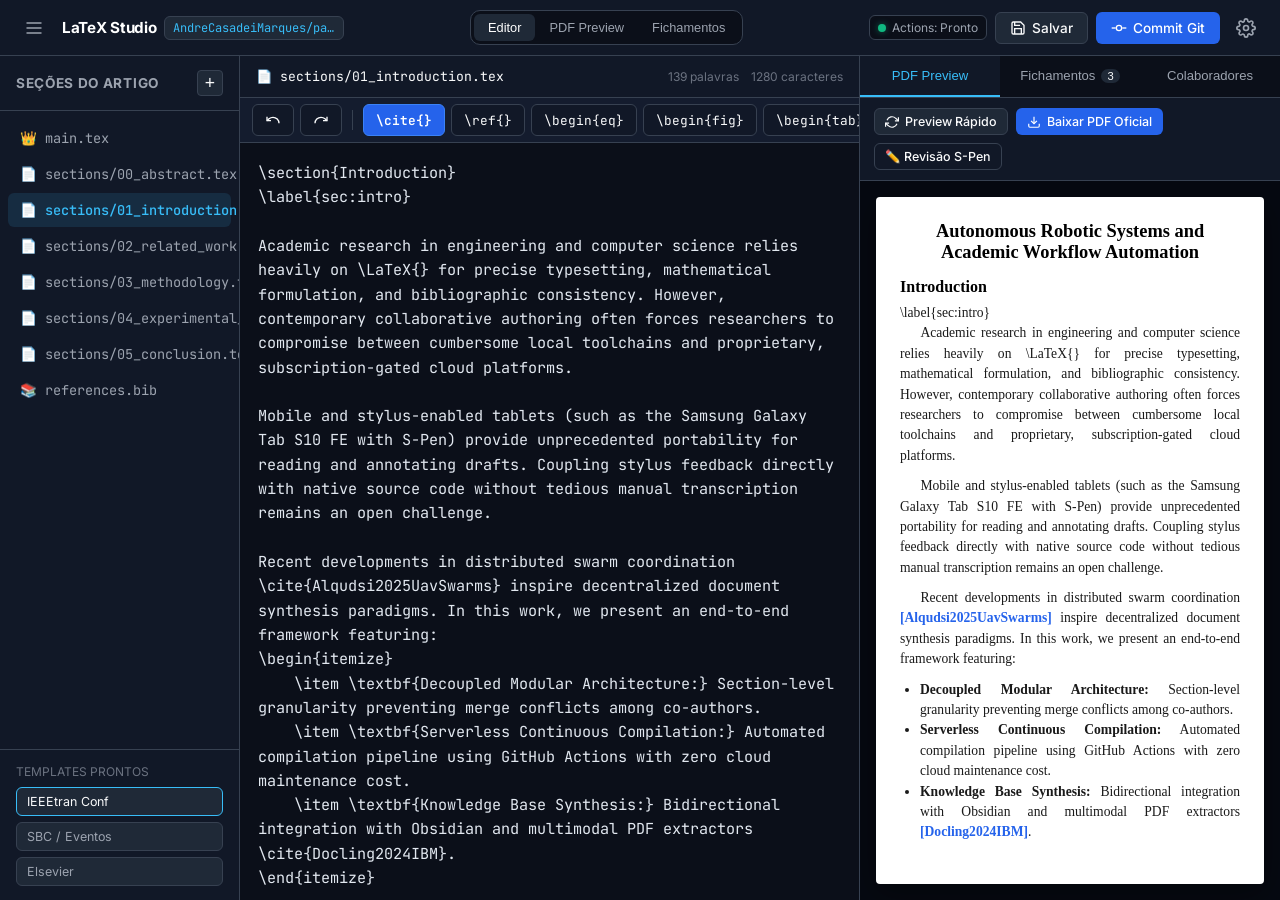
==== web-app/index.html @ 1ef26655 "feat: initial commit of LaTeX Academic Studio with PWA, IEEE template and GitHub Actions" ====
<!DOCTYPE html>
<html lang="pt-BR">
<head>
  <meta charset="UTF-8">
  <meta name="viewport" content="width=device-width, initial-scale=1.0, maximum-scale=1.0, user-scalable=no, viewport-fit=cover">
  <title>LaTeX Acadêmico Studio | Tablet & Mobile</title>
  
  <meta name="description" content="Sistema de escrita acadêmica colaborativa em LaTeX para Tablet, Celular e PC integrado ao GitHub e Obsidian.">
  <meta name="theme-color" content="#0f172a">
  <meta name="apple-mobile-web-app-capable" content="yes">
  <meta name="apple-mobile-web-app-status-bar-style" content="black-translucent">
  <link rel="manifest" href="manifest.json">
  <link rel="icon" type="image/svg+xml" href="icon.svg">
  
  <!-- Fonts -->
  <link rel="preconnect" href="https://fonts.googleapis.com">
  <link rel="preconnect" href="https://fonts.gstatic.com" crossorigin>
  <link href="https://fonts.googleapis.com/css2?family=Inter:wght@400;500;600;700&family=JetBrains+Mono:wght@400;500;600&display=swap" rel="stylesheet">
  
  <link rel="stylesheet" href="style.css">
</head>
<body>
  <!-- Header Bar -->
  <header class="top-nav">
    <div class="nav-left">
      <button id="toggle-sidebar-btn" class="icon-btn" title="Arquivos e Seções">
        <svg width="20" height="20" viewBox="0 0 24 24" fill="none" stroke="currentColor" stroke-width="2"><path d="M3 12h18M3 6h18M3 18h18"/></svg>
      </button>
      <div class="brand">
        <span class="brand-badge">LaTeX Studio</span>
        <span id="active-repo-name" class="repo-badge">demo / paper-cros2027</span>
      </div>
    </div>

    <!-- Center Mode Switcher (Mobile/Tablet) -->
    <div class="view-switcher" id="view-switcher">
      <button class="view-btn active" data-view="editor">Editor</button>
      <button class="view-btn" data-view="preview">PDF Preview</button>
      <button class="view-btn" data-view="fichamentos">Fichamentos</button>
    </div>

    <!-- Top Action Buttons -->
    <div class="nav-right">
      <div class="actions-status" id="actions-status" title="Status da Compilação no GitHub Actions">
        <span class="status-dot ready"></span>
        <span class="status-text">Actions: Pronto</span>
      </div>
      <button id="quick-save-btn" class="btn btn-secondary" title="Salvar Localmente (Ctrl+S)">
        <svg width="16" height="16" viewBox="0 0 24 24" fill="none" stroke="currentColor" stroke-width="2"><path d="M19 21H5a2 2 0 0 1-2-2V5a2 2 0 0 1 2-2h11l5 5v11a2 2 0 0 1-2 2z"/><polyline points="17 21 17 13 7 13 7 21"/><polyline points="7 3 7 8 15 8"/></svg>
        <span>Salvar</span>
      </button>
      <button id="commit-modal-btn" class="btn btn-primary" title="Enviar para o GitHub">
        <svg width="16" height="16" viewBox="0 0 24 24" fill="none" stroke="currentColor" stroke-width="2"><circle cx="12" cy="12" r="4"/><line x1="1.05" y1="12" x2="7" y2="12"/><line x1="17.01" y1="12" x2="22.96" y2="12"/></svg>
        <span>Commit Git</span>
      </button>
      <button id="open-settings-btn" class="icon-btn" title="Configurações">
        <svg width="20" height="20" viewBox="0 0 24 24" fill="none" stroke="currentColor" stroke-width="2"><circle cx="12" cy="12" r="3"/><path d="M19.4 15a1.65 1.65 0 0 0 .33 1.82l.06.06a2 2 0 0 1 0 2.83 2 2 0 0 1-2.83 0l-.06-.06a1.65 1.65 0 0 0-1.82-.33 1.65 1.65 0 0 0-1 1.51V21a2 2 0 0 1-2 2 2 2 0 0 1-2-2v-.09A1.65 1.65 0 0 0 9 19.4a1.65 1.65 0 0 0-1.82.33l-.06.06a2 2 0 0 1-2.83 0 2 2 0 0 1 0-2.83l.06-.06a1.65 1.65 0 0 0 .33-1.82 1.65 1.65 0 0 0-1.51-1H3a2 2 0 0 1-2-2 2 2 0 0 1 2-2h.09A1.65 1.65 0 0 0 4.6 9a1.65 1.65 0 0 0-.33-1.82l-.06-.06a2 2 0 0 1 0-2.83 2 2 0 0 1 2.83 0l.06.06a1.65 1.65 0 0 0 1.82.33H9a1.65 1.65 0 0 0 1-1.51V3a2 2 0 0 1 2-2 2 2 0 0 1 2 2v.09a1.65 1.65 0 0 0 1 1.51 1.65 1.65 0 0 0 1.82-.33l.06-.06a2 2 0 0 1 2.83 0 2 2 0 0 1 0 2.83l-.06.06a1.65 1.65 0 0 0-.33 1.82V9a1.65 1.65 0 0 0 1.51 1H21a2 2 0 0 1 2 2 2 2 0 0 1-2 2h-.09a1.65 1.65 0 0 0-1.51 1z"/></svg>
      </button>
    </div>
  </header>

  <!-- Main Workspace Layout -->
  <main class="app-layout">
    <!-- Sidebar: File Explorer & Modular Sections -->
    <aside class="sidebar" id="sidebar">
      <div class="sidebar-header">
        <h3>Seções do Artigo</h3>
        <button id="new-section-btn" class="icon-btn-small" title="Nova Seção">+</button>
      </div>
      <div class="file-tree" id="file-tree">
        <!-- Rendered dynamically via app.js -->
      </div>
      
      <div class="sidebar-templates">
        <span class="sub-heading">Templates Prontos</span>
        <div class="template-chips">
          <span class="chip active">IEEEtran Conf</span>
          <span class="chip">SBC / Eventos</span>
          <span class="chip">Elsevier</span>
        </div>
      </div>
    </aside>

    <!-- Center Pane: Editor Workspace -->
    <section class="editor-pane" id="editor-pane">
      <!-- Editor Header & Tab -->
      <div class="editor-header">
        <div class="file-info">
          <span class="file-icon">📄</span>
          <span id="current-filename" class="file-name">sections/01_introduction.tex</span>
          <span id="unsaved-tag" class="unsaved-tag hidden">não salvo</span>
        </div>
        <div class="editor-stats">
          <span id="word-count">0 palavras</span>
          <span id="char-count">0 caracteres</span>
        </div>
      </div>

      <!-- Touch Toolbar (Ergonomic for Galaxy Tab S10 FE & Mobile) -->
      <div class="touch-toolbar">
        <div class="toolbar-scroll">
          <button class="tool-btn" data-action="undo" title="Desfazer">
            <svg width="16" height="16" viewBox="0 0 24 24" fill="none" stroke="currentColor" stroke-width="2"><path d="M3 7v6h6"/><path d="M21 17a9 9 0 0 0-9-9 9 9 0 0 0-6 2.3L3 13"/></svg>
          </button>
          <button class="tool-btn" data-action="redo" title="Refazer">
            <svg width="16" height="16" viewBox="0 0 24 24" fill="none" stroke="currentColor" stroke-width="2"><path d="M21 7v6h-6"/><path d="M3 17a9 9 0 0 1 9-9 9 9 0 0 1 6 2.3L21 13"/></svg>
          </button>
          <span class="tool-divider"></span>
          <button class="tool-btn highlight" id="cite-picker-trigger" title="Buscar e Inserir Citação">\cite{}</button>
          <button class="tool-btn" data-action="ref" title="Referência Cruzada">\ref{}</button>
          <button class="tool-btn" data-action="equation" title="Ambiente de Equação">\begin{eq}</button>
          <button class="tool-btn" data-action="figure" title="Ambiente de Figura">\begin{fig}</button>
          <button class="tool-btn" data-action="table" title="Ambiente de Tabela">\begin{tab}</button>
          <button class="tool-btn" data-action="itemize" title="Lista de Itens">\begin{item}</button>
          <span class="tool-divider"></span>
          <button class="tool-btn" data-action="math" title="Math Inline">$ ... $</button>
          <button class="tool-btn" data-action="bold" title="Negrito">\textbf</button>
          <button class="tool-btn" data-action="italic" title="Itálico">\textit</button>
        </div>
      </div>

      <!-- Code Textarea -->
      <div class="editor-container">
        <textarea id="latex-code" spellcheck="false" placeholder="Escreva seu código LaTeX aqui..."></textarea>
      </div>
    </section>

    <!-- Right Pane: Multi-Tab Viewer (Preview, Fichamentos, Colaboradores) -->
    <aside class="aux-pane" id="aux-pane">
      <div class="aux-tabs">
        <button class="aux-tab active" data-tab="preview">PDF Preview</button>
        <button class="aux-tab" data-tab="fichamentos">
          <span>Fichamentos</span>
          <span class="counter-badge" id="kb-count">3</span>
        </button>
        <button class="aux-tab" data-tab="git">Colaboradores</button>
      </div>

      <!-- Tab Content 1: PDF & Compilation -->
      <div class="tab-content active" id="tab-preview">
        <div class="preview-actions">
          <button id="refresh-preview-btn" class="btn btn-sm btn-secondary">
            <svg width="14" height="14" viewBox="0 0 24 24" fill="none" stroke="currentColor" stroke-width="2"><polyline points="23 4 23 10 17 10"/><polyline points="1 20 1 14 7 14"/><path d="M3.51 9a9 9 0 0 1 14.85-3.36L23 10M1 14l4.64 4.36A9 9 0 0 0 20.49 15"/></svg>
            Preview Rápido
          </button>
          <a id="download-pdf-btn" href="#" class="btn btn-sm btn-primary" target="_blank" download="main.pdf">
            <svg width="14" height="14" viewBox="0 0 24 24" fill="none" stroke="currentColor" stroke-width="2"><path d="M21 15v4a2 2 0 0 1-2 2H5a2 2 0 0 1-2-2v-4"/><polyline points="7 10 12 15 17 10"/><line x1="12" y1="15" x2="12" y2="3"/></svg>
            Baixar PDF Oficial
          </a>
          <button id="push-drive-review-btn" class="btn btn-sm btn-outline" title="Enviar PDF ao Drive para riscar no Xodo com S-Pen">
            ✏️ Revisão S-Pen
          </button>
        </div>

        <div class="preview-viewport" id="preview-viewport">
          <div class="preview-card" id="preview-render-area">
            <!-- Simulated / Rendered Preview -->
            <div class="rendered-paper">
              <h2 id="prev-title">Carregando visualização...</h2>
              <div id="prev-body" class="paper-text"></div>
            </div>
          </div>
        </div>
      </div>

      <!-- Tab Content 2: Fichamentos da Biblioteca_Academica (Obsidian / Docling) -->
      <div class="tab-content" id="tab-fichamentos">
        <div class="kb-header">
          <input type="text" id="kb-search" placeholder="🔍 Buscar autor, grifo ou equação..." class="search-input">
        </div>
        <div class="kb-list" id="kb-list">
          <!-- Rendered via app.js -->
        </div>
      </div>

      <!-- Tab Content 3: Git & Lab Colleagues -->
      <div class="tab-content" id="tab-git">
        <div class="git-panel">
          <h4>Coautores do Artigo</h4>
          <ul class="author-list" id="author-list">
            <li>
              <div class="author-avatar">AM</div>
              <div class="author-details">
                <strong>André Casadei Marques</strong>
                <span class="role">Autor Principal</span>
              </div>
            </li>
            <li>
              <div class="author-avatar">LAB</div>
              <div class="author-details">
                <strong>Colega do LAB</strong>
                <span class="role">Coautor (Edição Modular)</span>
              </div>
            </li>
          </ul>

          <div class="git-history">
            <h4>Últimos Commits no GitHub</h4>
            <div class="commit-log" id="commit-log">
              <!-- Rendered via app.js -->
            </div>
          </div>
        </div>
      </div>
    </aside>
  </main>

  <!-- Modal: Citation Picker (\cite{}) -->
  <div class="modal-overlay hidden" id="cite-modal">
    <div class="modal-card">
      <div class="modal-header">
        <h3>Inserir Citação (\cite{})</h3>
        <button class="close-modal-btn" id="close-cite-modal">&times;</button>
      </div>
      <div class="modal-search">
        <input type="text" id="cite-search" placeholder="Filtrar por autor, título ou ano..." autofocus>
      </div>
      <div class="cite-list" id="cite-list">
        <!-- Rendered dynamically from references.bib -->
      </div>
    </div>
  </div>

  <!-- Modal: Git Commit Dialog -->
  <div class="modal-overlay hidden" id="commit-modal">
    <div class="modal-card">
      <div class="modal-header">
        <h3>Sincronizar com GitHub</h3>
        <button class="close-modal-btn" id="close-commit-modal">&times;</button>
      </div>
      <div class="modal-body">
        <label for="commit-msg">Mensagem do Commit:</label>
        <textarea id="commit-msg" rows="3" placeholder="Ex: Adiciona formulação da seção de metodologia"></textarea>
        
        <div class="commit-summary">
          <span class="summary-label">Arquivo:</span>
          <span id="commit-target-file">sections/01_introduction.tex</span>
        </div>
      </div>
      <div class="modal-footer">
        <button class="btn btn-secondary" id="cancel-commit-btn">Cancelar</button>
        <button class="btn btn-primary" id="confirm-commit-btn">Fazer Commit & Push</button>
      </div>
    </div>
  </div>

  <!-- Modal: Settings Dialog -->
  <div class="modal-overlay hidden" id="settings-modal">
    <div class="modal-card">
      <div class="modal-header">
        <h3>Configurações do Sistema</h3>
        <button class="close-modal-btn" id="close-settings-modal">&times;</button>
      </div>
      <div class="modal-body">
        <div class="form-group">
          <label for="cfg-repo">Repositório GitHub (owner/repo):</label>
          <input type="text" id="cfg-repo" value="AndreCasadeiMarques/paper-cros2027">
        </div>
        <div class="form-group">
          <label for="cfg-token">GitHub Personal Access Token (PAT):</label>
          <input type="password" id="cfg-token" placeholder="ghp_xxxxxxxxxxxxxxxxx">
          <small>Usado apenas localmente para sincronização direta com seu GitHub.</small>
        </div>
        <div class="form-group">
          <label for="cfg-drive">Pasta de Revisão S-Pen (Google Drive):</label>
          <input type="text" id="cfg-drive" value="G:\Meu Drive\Obsidian_Pesquisa\Biblioteca_Academica\Revisoes_PDF">
        </div>
      </div>
      <div class="modal-footer">
        <button class="btn btn-primary" id="save-settings-btn">Salvar Configurações</button>
      </div>
    </div>
  </div>

  <!-- Notification Toast -->
  <div id="toast" class="toast hidden"></div>

  <script src="app.js"></script>
</body>
</html>
---- web-app/style.css ----
:root {
  --bg-primary: #0b0f19;
  --bg-secondary: #111827;
  --bg-tertiary: #1f2937;
  --bg-hover: #374151;
  --border-color: #374151;
  --border-light: #4b5563;
  --text-primary: #f9fafb;
  --text-secondary: #9ca3af;
  --text-muted: #6b7280;
  
  --accent: #38bdf8;
  --accent-hover: #0284c7;
  --accent-soft: rgba(56, 189, 248, 0.12);
  --success: #10b981;
  --success-soft: rgba(16, 185, 129, 0.15);
  --warning: #f59e0b;
  
  --font-sans: 'Inter', -apple-system, BlinkMacSystemFont, 'Segoe UI', Roboto, sans-serif;
  --font-mono: 'JetBrains Mono', Consolas, Monaco, monospace;
  
  --radius-sm: 6px;
  --radius-md: 10px;
  --radius-lg: 14px;
}

* {
  box-sizing: border-box;
  margin: 0;
  padding: 0;
  -webkit-tap-highlight-color: transparent;
}

body {
  font-family: var(--font-sans);
  background-color: var(--bg-primary);
  color: var(--text-primary);
  height: 100vh;
  height: 100dvh;
  display: flex;
  flex-direction: column;
  overflow: hidden;
  user-select: none;
}

/* ----------------------------------------------------
   Header & Navigation
---------------------------------------------------- */
.top-nav {
  height: 56px;
  background-color: var(--bg-secondary);
  border-bottom: 1px solid var(--border-color);
  display: flex;
  align-items: center;
  justify-content: space-between;
  padding: 0 16px;
  gap: 12px;
  flex-shrink: 0;
  z-index: 20;
}

.nav-left {
  display: flex;
  align-items: center;
  gap: 10px;
}

.brand {
  display: flex;
  align-items: center;
  gap: 8px;
}

.brand-badge {
  font-weight: 700;
  font-size: 0.95rem;
  letter-spacing: -0.02em;
  color: #fff;
}

.repo-badge {
  font-size: 0.75rem;
  font-family: var(--font-mono);
  background-color: var(--bg-tertiary);
  color: var(--accent);
  padding: 3px 8px;
  border-radius: var(--radius-sm);
  border: 1px solid var(--border-color);
  max-width: 180px;
  white-space: nowrap;
  overflow: hidden;
  text-overflow: ellipsis;
}

.view-switcher {
  display: flex;
  background-color: var(--bg-primary);
  padding: 3px;
  border-radius: var(--radius-md);
  border: 1px solid var(--border-color);
}

.view-btn {
  background: transparent;
  border: none;
  color: var(--text-secondary);
  font-size: 0.8rem;
  font-weight: 500;
  padding: 6px 14px;
  border-radius: var(--radius-sm);
  cursor: pointer;
  transition: all 0.15s ease;
}

.view-btn.active {
  background-color: var(--bg-tertiary);
  color: #fff;
}

.nav-right {
  display: flex;
  align-items: center;
  gap: 8px;
}

.actions-status {
  display: flex;
  align-items: center;
  gap: 6px;
  font-size: 0.75rem;
  color: var(--text-secondary);
  padding: 4px 8px;
  background-color: var(--bg-primary);
  border-radius: var(--radius-sm);
  border: 1px solid var(--border-color);
}

.status-dot {
  width: 8px;
  height: 8px;
  border-radius: 50%;
  background-color: var(--text-muted);
}

.status-dot.ready {
  background-color: var(--success);
  box-shadow: 0 0 6px rgba(16, 185, 129, 0.5);
}

/* Buttons */
.btn {
  display: inline-flex;
  align-items: center;
  gap: 6px;
  font-family: var(--font-sans);
  font-size: 0.85rem;
  font-weight: 500;
  padding: 7px 14px;
  border-radius: var(--radius-sm);
  border: 1px solid transparent;
  cursor: pointer;
  transition: all 0.15s ease;
  white-space: nowrap;
  text-decoration: none;
}

.btn-primary {
  background-color: #2563eb;
  color: #fff;
}

.btn-primary:hover {
  background-color: #1d4ed8;
}

.btn-secondary {
  background-color: var(--bg-tertiary);
  color: var(--text-primary);
  border-color: var(--border-color);
}

.btn-secondary:hover {
  background-color: var(--bg-hover);
}

.btn-outline {
  background: transparent;
  border-color: var(--border-color);
  color: var(--text-primary);
}

.btn-sm {
  font-size: 0.78rem;
  padding: 5px 10px;
}

.icon-btn {
  background: transparent;
  border: 1px solid transparent;
  color: var(--text-secondary);
  width: 36px;
  height: 36px;
  display: flex;
  align-items: center;
  justify-content: center;
  border-radius: var(--radius-sm);
  cursor: pointer;
}

.icon-btn:hover {
  background-color: var(--bg-tertiary);
  color: var(--text-primary);
}

.icon-btn-small {
  background: var(--bg-tertiary);
  border: 1px solid var(--border-color);
  color: var(--text-primary);
  width: 26px;
  height: 26px;
  display: flex;
  align-items: center;
  justify-content: center;
  border-radius: 4px;
  cursor: pointer;
  font-size: 1.1rem;
}

/* ----------------------------------------------------
   Main Workspace Layout
---------------------------------------------------- */
.app-layout {
  flex: 1;
  display: grid;
  grid-template-columns: 240px 1fr 420px;
  overflow: hidden;
  position: relative;
}

/* Sidebar: Sections */
.sidebar {
  background-color: var(--bg-secondary);
  border-right: 1px solid var(--border-color);
  display: flex;
  flex-direction: column;
  overflow-y: auto;
}

.sidebar-header {
  padding: 14px 16px;
  display: flex;
  align-items: center;
  justify-content: space-between;
  border-bottom: 1px solid var(--border-color);
}

.sidebar-header h3 {
  font-size: 0.85rem;
  text-transform: uppercase;
  letter-spacing: 0.05em;
  color: var(--text-secondary);
}

.file-tree {
  flex: 1;
  padding: 10px 8px;
  display: flex;
  flex-direction: column;
  gap: 2px;
}

.tree-item {
  display: flex;
  align-items: center;
  gap: 8px;
  padding: 8px 12px;
  font-size: 0.85rem;
  color: var(--text-secondary);
  border-radius: var(--radius-sm);
  cursor: pointer;
  transition: background 0.12s;
  font-family: var(--font-mono);
}

.tree-item:hover {
  background-color: var(--bg-tertiary);
  color: var(--text-primary);
}

.tree-item.active {
  background-color: var(--accent-soft);
  color: var(--accent);
  font-weight: 500;
}

.sidebar-templates {
  padding: 14px 16px;
  border-top: 1px solid var(--border-color);
}

.sub-heading {
  font-size: 0.75rem;
  color: var(--text-muted);
  text-transform: uppercase;
  display: block;
  margin-bottom: 8px;
}

.template-chips {
  display: flex;
  flex-direction: column;
  gap: 6px;
}

.chip {
  font-size: 0.78rem;
  padding: 6px 10px;
  border-radius: var(--radius-sm);
  background-color: var(--bg-tertiary);
  color: var(--text-secondary);
  border: 1px solid var(--border-color);
  cursor: pointer;
}

.chip.active {
  border-color: var(--accent);
  color: var(--text-primary);
}

/* ----------------------------------------------------
   Center: Editor Pane
---------------------------------------------------- */
.editor-pane {
  background-color: var(--bg-primary);
  display: flex;
  flex-direction: column;
  overflow: hidden;
  border-right: 1px solid var(--border-color);
}

.editor-header {
  height: 42px;
  padding: 0 16px;
  background-color: var(--bg-secondary);
  border-bottom: 1px solid var(--border-color);
  display: flex;
  align-items: center;
  justify-content: space-between;
}

.file-info {
  display: flex;
  align-items: center;
  gap: 8px;
  font-family: var(--font-mono);
  font-size: 0.82rem;
}

.unsaved-tag {
  font-size: 0.7rem;
  background-color: var(--warning);
  color: #000;
  padding: 1px 6px;
  border-radius: 4px;
  font-weight: 600;
}

.unsaved-tag.hidden {
  display: none;
}

.editor-stats {
  font-size: 0.75rem;
  color: var(--text-muted);
  display: flex;
  gap: 12px;
}

/* Touch Toolbar */
.touch-toolbar {
  background-color: #141c2e;
  border-bottom: 1px solid var(--border-color);
  padding: 6px 12px;
  overflow-x: auto;
  flex-shrink: 0;
}

.toolbar-scroll {
  display: flex;
  align-items: center;
  gap: 6px;
  min-width: max-content;
}

.tool-btn {
  background-color: var(--bg-secondary);
  border: 1px solid var(--border-color);
  color: var(--text-primary);
  font-size: 0.8rem;
  font-family: var(--font-mono);
  padding: 6px 12px;
  border-radius: var(--radius-sm);
  cursor: pointer;
  display: inline-flex;
  align-items: center;
  justify-content: center;
  height: 32px;
  transition: all 0.12s;
}

.tool-btn:hover, .tool-btn:active {
  background-color: var(--bg-hover);
}

.tool-btn.highlight {
  background-color: #2563eb;
  border-color: #3b82f6;
  color: #fff;
  font-weight: 600;
}

.tool-divider {
  width: 1px;
  height: 20px;
  background-color: var(--border-color);
  margin: 0 4px;
}

.editor-container {
  flex: 1;
  position: relative;
  display: flex;
}

textarea#latex-code {
  width: 100%;
  height: 100%;
  background-color: var(--bg-primary);
  color: #e2e8f0;
  font-family: var(--font-mono);
  font-size: 0.95rem;
  line-height: 1.6;
  padding: 18px;
  border: none;
  outline: none;
  resize: none;
  user-select: text;
  tab-size: 2;
}

/* ----------------------------------------------------
   Right: Aux Pane (Preview / Fichamentos / Git)
---------------------------------------------------- */
.aux-pane {
  background-color: var(--bg-secondary);
  display: flex;
  flex-direction: column;
  overflow: hidden;
}

.aux-tabs {
  height: 42px;
  display: flex;
  border-bottom: 1px solid var(--border-color);
  background-color: var(--bg-primary);
}

.aux-tab {
  flex: 1;
  background: transparent;
  border: none;
  color: var(--text-secondary);
  font-size: 0.82rem;
  font-weight: 500;
  display: flex;
  align-items: center;
  justify-content: center;
  gap: 6px;
  cursor: pointer;
  border-bottom: 2px solid transparent;
}

.aux-tab.active {
  color: var(--accent);
  border-bottom-color: var(--accent);
  background-color: var(--bg-secondary);
}

.counter-badge {
  background-color: var(--bg-tertiary);
  color: var(--text-primary);
  font-size: 0.7rem;
  padding: 1px 6px;
  border-radius: 10px;
}

.tab-content {
  flex: 1;
  display: none;
  flex-direction: column;
  overflow-y: auto;
}

.tab-content.active {
  display: flex;
}

/* Tab 1: Preview */
.preview-actions {
  padding: 10px 14px;
  display: flex;
  gap: 8px;
  border-bottom: 1px solid var(--border-color);
  background-color: var(--bg-secondary);
  flex-wrap: wrap;
}

.preview-viewport {
  flex: 1;
  padding: 16px;
  overflow-y: auto;
  background-color: #060911;
  display: flex;
  justify-content: center;
}

.preview-card {
  width: 100%;
  max-width: 480px;
  min-height: 560px;
  background: #ffffff;
  color: #1a1a1a;
  border-radius: 4px;
  box-shadow: 0 8px 30px rgba(0, 0, 0, 0.4);
  padding: 24px;
  font-family: 'Times New Roman', Times, serif;
  user-select: text;
}

.rendered-paper h2 {
  font-size: 1.15rem;
  text-align: center;
  margin-bottom: 12px;
  color: #000;
}

.paper-text {
  font-size: 0.85rem;
  line-height: 1.5;
  text-align: justify;
}

.paper-text p {
  margin-bottom: 10px;
  text-indent: 1.5em;
}

/* Tab 2: Fichamentos (Knowledge Base) */
.kb-header {
  padding: 12px;
  border-bottom: 1px solid var(--border-color);
}

.search-input {
  width: 100%;
  background-color: var(--bg-primary);
  border: 1px solid var(--border-color);
  color: var(--text-primary);
  padding: 8px 12px;
  border-radius: var(--radius-sm);
  font-size: 0.85rem;
  outline: none;
}

.kb-list {
  padding: 12px;
  display: flex;
  flex-direction: column;
  gap: 12px;
}

.kb-card {
  background-color: var(--bg-primary);
  border: 1px solid var(--border-color);
  border-radius: var(--radius-md);
  padding: 12px;
  display: flex;
  flex-direction: column;
  gap: 8px;
}

.kb-title {
  font-size: 0.88rem;
  font-weight: 600;
  color: var(--text-primary);
}

.kb-meta {
  font-size: 0.75rem;
  color: var(--accent);
  display: flex;
  justify-content: space-between;
}

.kb-highlight {
  font-size: 0.82rem;
  color: var(--text-secondary);
  background-color: var(--bg-tertiary);
  padding: 8px;
  border-left: 3px solid var(--accent);
  border-radius: 0 var(--radius-sm) var(--radius-sm) 0;
  user-select: text;
}

.kb-actions {
  display: flex;
  gap: 6px;
  margin-top: 4px;
}

/* Tab 3: Git Panel */
.git-panel {
  padding: 16px;
  display: flex;
  flex-direction: column;
  gap: 16px;
}

.git-panel h4 {
  font-size: 0.82rem;
  text-transform: uppercase;
  color: var(--text-secondary);
  letter-spacing: 0.05em;
}

.author-list {
  list-style: none;
  display: flex;
  flex-direction: column;
  gap: 8px;
}

.author-list li {
  display: flex;
  align-items: center;
  gap: 10px;
  background-color: var(--bg-primary);
  padding: 8px 12px;
  border-radius: var(--radius-sm);
  border: 1px solid var(--border-color);
}

.author-avatar {
  width: 32px;
  height: 32px;
  border-radius: 50%;
  background-color: #2563eb;
  color: #fff;
  display: flex;
  align-items: center;
  justify-content: center;
  font-size: 0.75rem;
  font-weight: 700;
}

.author-details {
  display: flex;
  flex-direction: column;
}

.author-details strong {
  font-size: 0.82rem;
}

.author-details .role {
  font-size: 0.72rem;
  color: var(--text-muted);
}

.commit-log {
  display: flex;
  flex-direction: column;
  gap: 8px;
}

.commit-item {
  background-color: var(--bg-primary);
  padding: 10px;
  border-radius: var(--radius-sm);
  border: 1px solid var(--border-color);
  font-size: 0.8rem;
}

.commit-msg {
  font-weight: 500;
  margin-bottom: 4px;
}

.commit-meta {
  font-size: 0.72rem;
  color: var(--text-muted);
  display: flex;
  justify-content: space-between;
}

/* ----------------------------------------------------
   Modals
---------------------------------------------------- */
.modal-overlay {
  position: fixed;
  inset: 0;
  background-color: rgba(0, 0, 0, 0.75);
  backdrop-filter: blur(4px);
  display: flex;
  align-items: center;
  justify-content: center;
  z-index: 100;
  padding: 16px;
}

.modal-overlay.hidden {
  display: none;
}

.modal-card {
  background-color: var(--bg-secondary);
  border: 1px solid var(--border-color);
  border-radius: var(--radius-lg);
  width: 100%;
  max-width: 520px;
  max-height: 85vh;
  display: flex;
  flex-direction: column;
  overflow: hidden;
  box-shadow: 0 20px 40px rgba(0, 0, 0, 0.6);
}

.modal-header {
  padding: 14px 18px;
  display: flex;
  align-items: center;
  justify-content: space-between;
  border-bottom: 1px solid var(--border-color);
}

.close-modal-btn {
  background: transparent;
  border: none;
  color: var(--text-secondary);
  font-size: 1.5rem;
  line-height: 1;
  cursor: pointer;
}

.modal-search {
  padding: 12px 18px;
  border-bottom: 1px solid var(--border-color);
}

.modal-search input {
  width: 100%;
  background-color: var(--bg-primary);
  border: 1px solid var(--border-color);
  color: var(--text-primary);
  padding: 10px 14px;
  border-radius: var(--radius-sm);
  font-size: 0.9rem;
  outline: none;
}

.cite-list {
  padding: 12px 18px;
  overflow-y: auto;
  display: flex;
  flex-direction: column;
  gap: 8px;
}

.cite-card {
  background-color: var(--bg-primary);
  border: 1px solid var(--border-color);
  border-radius: var(--radius-sm);
  padding: 12px;
  cursor: pointer;
  transition: all 0.12s;
}

.cite-card:hover {
  border-color: var(--accent);
  background-color: var(--bg-tertiary);
}

.cite-card-key {
  font-family: var(--font-mono);
  font-size: 0.78rem;
  color: var(--accent);
  font-weight: 600;
  margin-bottom: 2px;
}

.cite-card-title {
  font-size: 0.85rem;
  color: var(--text-primary);
  font-weight: 500;
  margin-bottom: 4px;
}

.cite-card-author {
  font-size: 0.75rem;
  color: var(--text-muted);
}

.modal-body {
  padding: 18px;
  overflow-y: auto;
  display: flex;
  flex-direction: column;
  gap: 14px;
}

.modal-body label {
  font-size: 0.82rem;
  color: var(--text-secondary);
  font-weight: 500;
}

.modal-body textarea, .modal-body input {
  width: 100%;
  background-color: var(--bg-primary);
  border: 1px solid var(--border-color);
  color: var(--text-primary);
  padding: 10px;
  border-radius: var(--radius-sm);
  font-size: 0.88rem;
  outline: none;
}

.commit-summary {
  font-size: 0.8rem;
  background-color: var(--bg-primary);
  padding: 10px;
  border-radius: var(--radius-sm);
  border: 1px solid var(--border-color);
}

.form-group {
  display: flex;
  flex-direction: column;
  gap: 6px;
}

.form-group small {
  font-size: 0.72rem;
  color: var(--text-muted);
}

.modal-footer {
  padding: 14px 18px;
  border-top: 1px solid var(--border-color);
  display: flex;
  justify-content: flex-end;
  gap: 10px;
}

/* Toast */
.toast {
  position: fixed;
  bottom: 24px;
  left: 50%;
  transform: translateX(-50%);
  background-color: #1e293b;
  color: #fff;
  border: 1px solid var(--accent);
  padding: 10px 18px;
  border-radius: var(--radius-md);
  font-size: 0.85rem;
  box-shadow: 0 10px 25px rgba(0, 0, 0, 0.5);
  z-index: 1000;
  transition: opacity 0.2s ease;
}

.toast.hidden {
  opacity: 0;
  pointer-events: none;
}

/* ----------------------------------------------------
   Responsive Adjustments (Galaxy Tab S10 FE & Mobile)
---------------------------------------------------- */
@media (max-width: 1024px) {
  .app-layout {
    grid-template-columns: 200px 1fr 340px;
  }
}

@media (max-width: 820px) {
  .app-layout {
    display: flex;
    flex-direction: column;
  }

  .sidebar {
    position: absolute;
    left: 0;
    top: 0;
    bottom: 0;
    width: 260px;
    z-index: 30;
    box-shadow: 8px 0 24px rgba(0, 0, 0, 0.6);
    transform: translateX(-100%);
    transition: transform 0.2s ease-in-out;
  }

  .sidebar.open {
    transform: translateX(0);
  }

  .editor-pane {
    flex: 1;
    display: none;
  }

  .editor-pane.view-active {
    display: flex;
  }

  .aux-pane {
    flex: 1;
    display: none;
  }

  .aux-pane.view-active {
    display: flex;
  }
}
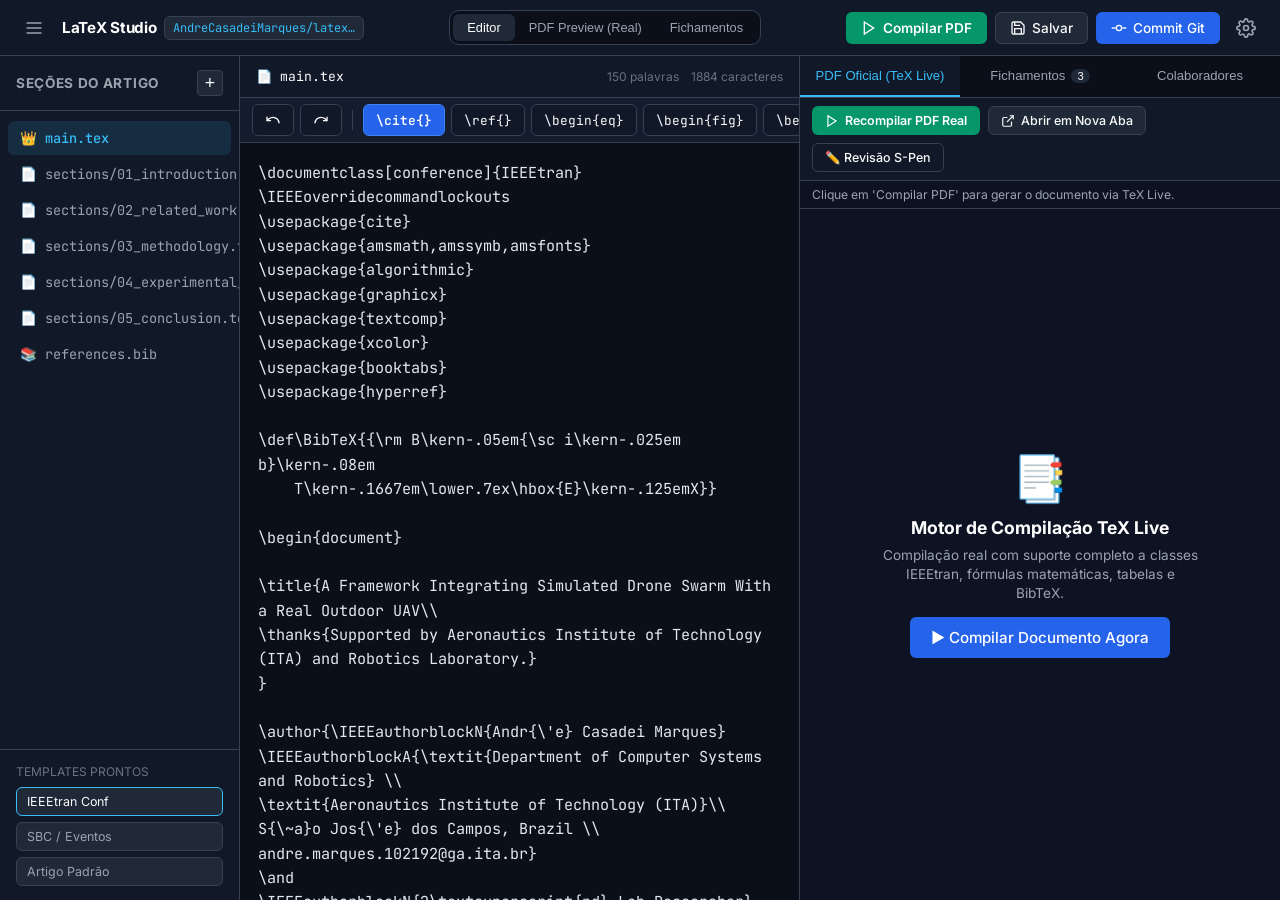
==== commit fdb743c6: "fix: replace mock regex preview with real TeX Live cloud engine and PDF.js viewer" ====
--- a/web-app/index.html
+++ b/web-app/index.html
@@ -5,7 +5,7 @@
   <meta name="viewport" content="width=device-width, initial-scale=1.0, maximum-scale=1.0, user-scalable=no, viewport-fit=cover">
   <title>LaTeX Acadêmico Studio | Tablet & Mobile</title>
   
-  <meta name="description" content="Sistema de escrita acadêmica colaborativa em LaTeX para Tablet, Celular e PC integrado ao GitHub e Obsidian.">
+  <meta name="description" content="Sistema de escrita acadêmica colaborativa em LaTeX para Tablet, Celular e PC com compilação real em nuvem TeX Live e integração com Obsidian.">
   <meta name="theme-color" content="#0f172a">
   <meta name="apple-mobile-web-app-capable" content="yes">
   <meta name="apple-mobile-web-app-status-bar-style" content="black-translucent">
@@ -28,24 +28,24 @@
       </button>
       <div class="brand">
         <span class="brand-badge">LaTeX Studio</span>
-        <span id="active-repo-name" class="repo-badge">demo / paper-cros2027</span>
+        <span id="active-repo-name" class="repo-badge">AndreCasadeiMarques/paper-cros2027</span>
       </div>
     </div>
 
     <!-- Center Mode Switcher (Mobile/Tablet) -->
     <div class="view-switcher" id="view-switcher">
       <button class="view-btn active" data-view="editor">Editor</button>
-      <button class="view-btn" data-view="preview">PDF Preview</button>
+      <button class="view-btn" data-view="preview">PDF Preview (Real)</button>
       <button class="view-btn" data-view="fichamentos">Fichamentos</button>
     </div>
 
     <!-- Top Action Buttons -->
     <div class="nav-right">
-      <div class="actions-status" id="actions-status" title="Status da Compilação no GitHub Actions">
-        <span class="status-dot ready"></span>
-        <span class="status-text">Actions: Pronto</span>
-      </div>
-      <button id="quick-save-btn" class="btn btn-secondary" title="Salvar Localmente (Ctrl+S)">
+      <button id="quick-compile-btn-nav" class="btn btn-compile" title="Compilar LaTeX Real no TeX Live">
+        <svg width="16" height="16" viewBox="0 0 24 24" fill="none" stroke="currentColor" stroke-width="2"><polygon points="5 3 19 12 5 21 5 3"/></svg>
+        <span>Compilar PDF</span>
+      </button>
+      <button id="quick-save-btn" class="btn btn-secondary" title="Salvar Rascunho Local">
         <svg width="16" height="16" viewBox="0 0 24 24" fill="none" stroke="currentColor" stroke-width="2"><path d="M19 21H5a2 2 0 0 1-2-2V5a2 2 0 0 1 2-2h11l5 5v11a2 2 0 0 1-2 2z"/><polyline points="17 21 17 13 7 13 7 21"/><polyline points="7 3 7 8 15 8"/></svg>
         <span>Salvar</span>
       </button>
@@ -74,9 +74,9 @@
       <div class="sidebar-templates">
         <span class="sub-heading">Templates Prontos</span>
         <div class="template-chips">
-          <span class="chip active">IEEEtran Conf</span>
-          <span class="chip">SBC / Eventos</span>
-          <span class="chip">Elsevier</span>
+          <span class="chip active" data-template="ieee">IEEEtran Conf</span>
+          <span class="chip" data-template="sbc">SBC / Eventos</span>
+          <span class="chip" data-template="article">Artigo Padrão</span>
         </div>
       </div>
     </aside>
@@ -87,7 +87,7 @@
       <div class="editor-header">
         <div class="file-info">
           <span class="file-icon">📄</span>
-          <span id="current-filename" class="file-name">sections/01_introduction.tex</span>
+          <span id="current-filename" class="file-name">main.tex</span>
           <span id="unsaved-tag" class="unsaved-tag hidden">não salvo</span>
         </div>
         <div class="editor-stats">
@@ -125,10 +125,12 @@
       </div>
     </section>
 
-    <!-- Right Pane: Multi-Tab Viewer (Preview, Fichamentos, Colaboradores) -->
+    <!-- Right Pane: Multi-Tab Viewer (Real PDF Preview, Fichamentos, Colaboradores) -->
     <aside class="aux-pane" id="aux-pane">
       <div class="aux-tabs">
-        <button class="aux-tab active" data-tab="preview">PDF Preview</button>
+        <button class="aux-tab active" data-tab="preview">
+          <span>PDF Oficial (TeX Live)</span>
+        </button>
         <button class="aux-tab" data-tab="fichamentos">
           <span>Fichamentos</span>
           <span class="counter-badge" id="kb-count">3</span>
@@ -136,29 +138,37 @@
         <button class="aux-tab" data-tab="git">Colaboradores</button>
       </div>
 
-      <!-- Tab Content 1: PDF & Compilation -->
+      <!-- Tab Content 1: REAL TeX Live PDF & Compilation -->
       <div class="tab-content active" id="tab-preview">
         <div class="preview-actions">
-          <button id="refresh-preview-btn" class="btn btn-sm btn-secondary">
-            <svg width="14" height="14" viewBox="0 0 24 24" fill="none" stroke="currentColor" stroke-width="2"><polyline points="23 4 23 10 17 10"/><polyline points="1 20 1 14 7 14"/><path d="M3.51 9a9 9 0 0 1 14.85-3.36L23 10M1 14l4.64 4.36A9 9 0 0 0 20.49 15"/></svg>
-            Preview Rápido
-          </button>
-          <a id="download-pdf-btn" href="#" class="btn btn-sm btn-primary" target="_blank" download="main.pdf">
-            <svg width="14" height="14" viewBox="0 0 24 24" fill="none" stroke="currentColor" stroke-width="2"><path d="M21 15v4a2 2 0 0 1-2 2H5a2 2 0 0 1-2-2v-4"/><polyline points="7 10 12 15 17 10"/><line x1="12" y1="15" x2="12" y2="3"/></svg>
-            Baixar PDF Oficial
-          </a>
+          <button id="trigger-compile-btn" class="btn btn-sm btn-compile">
+            <svg width="14" height="14" viewBox="0 0 24 24" fill="none" stroke="currentColor" stroke-width="2"><polygon points="5 3 19 12 5 21 5 3"/></svg>
+            Recompilar PDF Real
+          </button>
+          <button id="open-pdf-external-btn" class="btn btn-sm btn-secondary" title="Abrir PDF em nova aba">
+            <svg width="14" height="14" viewBox="0 0 24 24" fill="none" stroke="currentColor" stroke-width="2"><path d="M18 13v6a2 2 0 0 1-2 2H5a2 2 0 0 1-2-2V8a2 2 0 0 1 2-2h6"/><polyline points="15 3 21 3 21 9"/><line x1="10" y1="14" x2="21" y2="3"/></svg>
+            Abrir em Nova Aba
+          </button>
           <button id="push-drive-review-btn" class="btn btn-sm btn-outline" title="Enviar PDF ao Drive para riscar no Xodo com S-Pen">
             ✏️ Revisão S-Pen
           </button>
         </div>
 
+        <div class="compile-status-bar" id="compile-status-bar">
+          <span class="spinner hidden" id="compile-spinner"></span>
+          <span id="compile-status-msg">Clique em 'Compilar PDF' para gerar o documento via TeX Live.</span>
+        </div>
+
         <div class="preview-viewport" id="preview-viewport">
-          <div class="preview-card" id="preview-render-area">
-            <!-- Simulated / Rendered Preview -->
-            <div class="rendered-paper">
-              <h2 id="prev-title">Carregando visualização...</h2>
-              <div id="prev-body" class="paper-text"></div>
-            </div>
+          <!-- Real PDF IFrame from TeXLive.net / PDF.js -->
+          <iframe id="pdf-preview-frame" name="pdf-preview-frame" class="pdf-iframe" src="about:blank"></iframe>
+          <div id="pdf-placeholder" class="pdf-placeholder">
+            <div class="placeholder-icon">📑</div>
+            <h3>Motor de Compilação TeX Live</h3>
+            <p>Compilação real com suporte completo a classes IEEEtran, fórmulas matemáticas, tabelas e BibTeX.</p>
+            <button id="initial-compile-btn" class="btn btn-primary btn-compile-lg">
+              ▶️ Compilar Documento Agora
+            </button>
           </div>
         </div>
       </div>
@@ -188,7 +198,7 @@
             <li>
               <div class="author-avatar">LAB</div>
               <div class="author-details">
-                <strong>Colega do LAB</strong>
+                <strong>Pesquisador do LAB</strong>
                 <span class="role">Coautor (Edição Modular)</span>
               </div>
             </li>
@@ -205,6 +215,9 @@
     </aside>
   </main>
 
+  <!-- Hidden Form for TeXLive.net Submissions -->
+  <form id="latexcgi-form" method="POST" action="https://texlive.net/cgi-bin/latexcgi" enctype="multipart/form-data" target="pdf-preview-frame" style="display:none;"></form>
+
   <!-- Modal: Citation Picker (\cite{}) -->
   <div class="modal-overlay hidden" id="cite-modal">
     <div class="modal-card">
@@ -233,8 +246,8 @@
         <textarea id="commit-msg" rows="3" placeholder="Ex: Adiciona formulação da seção de metodologia"></textarea>
         
         <div class="commit-summary">
-          <span class="summary-label">Arquivo:</span>
-          <span id="commit-target-file">sections/01_introduction.tex</span>
+          <span class="summary-label">Arquivo ativo:</span>
+          <span id="commit-target-file">main.tex</span>
         </div>
       </div>
       <div class="modal-footer">
@@ -254,7 +267,7 @@
       <div class="modal-body">
         <div class="form-group">
           <label for="cfg-repo">Repositório GitHub (owner/repo):</label>
-          <input type="text" id="cfg-repo" value="AndreCasadeiMarques/paper-cros2027">
+          <input type="text" id="cfg-repo" value="AndreCasadeiMarques/latex-academic-system">
         </div>
         <div class="form-group">
           <label for="cfg-token">GitHub Personal Access Token (PAT):</label>
--- a/web-app/style.css
+++ b/web-app/style.css
@@ -13,6 +13,7 @@
   --accent-hover: #0284c7;
   --accent-soft: rgba(56, 189, 248, 0.12);
   --success: #10b981;
+  --success-hover: #059669;
   --success-soft: rgba(16, 185, 129, 0.15);
   --warning: #f59e0b;
   
@@ -86,7 +87,7 @@
   padding: 3px 8px;
   border-radius: var(--radius-sm);
   border: 1px solid var(--border-color);
-  max-width: 180px;
+  max-width: 200px;
   white-space: nowrap;
   overflow: hidden;
   text-overflow: ellipsis;
@@ -121,30 +122,6 @@
   display: flex;
   align-items: center;
   gap: 8px;
-}
-
-.actions-status {
-  display: flex;
-  align-items: center;
-  gap: 6px;
-  font-size: 0.75rem;
-  color: var(--text-secondary);
-  padding: 4px 8px;
-  background-color: var(--bg-primary);
-  border-radius: var(--radius-sm);
-  border: 1px solid var(--border-color);
-}
-
-.status-dot {
-  width: 8px;
-  height: 8px;
-  border-radius: 50%;
-  background-color: var(--text-muted);
-}
-
-.status-dot.ready {
-  background-color: var(--success);
-  box-shadow: 0 0 6px rgba(16, 185, 129, 0.5);
 }
 
 /* Buttons */
@@ -164,6 +141,23 @@
   text-decoration: none;
 }
 
+.btn-compile {
+  background-color: #059669;
+  color: #ffffff;
+  font-weight: 600;
+}
+
+.btn-compile:hover {
+  background-color: #047857;
+}
+
+.btn-compile-lg {
+  padding: 10px 20px;
+  font-size: 0.95rem;
+  margin-top: 14px;
+  background-color: #2563eb;
+}
+
 .btn-primary {
   background-color: #2563eb;
   color: #fff;
@@ -189,9 +183,13 @@
   color: var(--text-primary);
 }
 
+.btn-outline:hover {
+  background-color: var(--bg-tertiary);
+}
+
 .btn-sm {
   font-size: 0.78rem;
-  padding: 5px 10px;
+  padding: 6px 12px;
 }
 
 .icon-btn {
@@ -232,7 +230,7 @@
 .app-layout {
   flex: 1;
   display: grid;
-  grid-template-columns: 240px 1fr 420px;
+  grid-template-columns: 240px 1fr 480px;
   overflow: hidden;
   position: relative;
 }
@@ -449,7 +447,7 @@
 }
 
 /* ----------------------------------------------------
-   Right: Aux Pane (Preview / Fichamentos / Git)
+   Right: Aux Pane (Real PDF Viewer / Fichamentos / Git)
 ---------------------------------------------------- */
 .aux-pane {
   background-color: var(--bg-secondary);
@@ -498,61 +496,100 @@
   flex: 1;
   display: none;
   flex-direction: column;
-  overflow-y: auto;
+  overflow: hidden;
 }
 
 .tab-content.active {
   display: flex;
 }
 
-/* Tab 1: Preview */
+/* Tab 1: REAL PDF VIEWER */
 .preview-actions {
-  padding: 10px 14px;
+  padding: 8px 12px;
   display: flex;
   gap: 8px;
   border-bottom: 1px solid var(--border-color);
   background-color: var(--bg-secondary);
+  align-items: center;
   flex-wrap: wrap;
+}
+
+.compile-status-bar {
+  padding: 6px 12px;
+  background-color: #0c1222;
+  border-bottom: 1px solid var(--border-color);
+  font-size: 0.76rem;
+  color: var(--text-secondary);
+  display: flex;
+  align-items: center;
+  gap: 8px;
+}
+
+.spinner {
+  width: 14px;
+  height: 14px;
+  border: 2px solid var(--border-color);
+  border-top-color: var(--accent);
+  border-radius: 50%;
+  animation: spin 0.8s linear infinite;
+}
+
+.spinner.hidden {
+  display: none;
+}
+
+@keyframes spin {
+  to { transform: rotate(360deg); }
 }
 
 .preview-viewport {
   flex: 1;
-  padding: 16px;
-  overflow-y: auto;
-  background-color: #060911;
-  display: flex;
+  position: relative;
+  background-color: #525659;
+  display: flex;
+  overflow: hidden;
+}
+
+.pdf-iframe {
+  width: 100%;
+  height: 100%;
+  border: none;
+  background-color: #525659;
+}
+
+.pdf-placeholder {
+  position: absolute;
+  inset: 0;
+  background-color: #0d1322;
+  display: flex;
+  flex-direction: column;
+  align-items: center;
   justify-content: center;
-}
-
-.preview-card {
-  width: 100%;
-  max-width: 480px;
-  min-height: 560px;
-  background: #ffffff;
-  color: #1a1a1a;
-  border-radius: 4px;
-  box-shadow: 0 8px 30px rgba(0, 0, 0, 0.4);
   padding: 24px;
-  font-family: 'Times New Roman', Times, serif;
-  user-select: text;
-}
-
-.rendered-paper h2 {
-  font-size: 1.15rem;
   text-align: center;
+  z-index: 5;
+}
+
+.pdf-placeholder.hidden {
+  display: none;
+}
+
+.placeholder-icon {
+  font-size: 2.8rem;
   margin-bottom: 12px;
-  color: #000;
-}
-
-.paper-text {
+}
+
+.pdf-placeholder h3 {
+  font-size: 1.1rem;
+  color: #fff;
+  margin-bottom: 8px;
+}
+
+.pdf-placeholder p {
   font-size: 0.85rem;
-  line-height: 1.5;
-  text-align: justify;
-}
-
-.paper-text p {
-  margin-bottom: 10px;
-  text-indent: 1.5em;
+  color: var(--text-secondary);
+  max-width: 320px;
+  line-height: 1.4;
 }
 
 /* Tab 2: Fichamentos (Knowledge Base) */
@@ -577,6 +614,7 @@
   display: flex;
   flex-direction: column;
   gap: 12px;
+  overflow-y: auto;
 }
 
 .kb-card {
@@ -624,6 +662,7 @@
   display: flex;
   flex-direction: column;
   gap: 16px;
+  overflow-y: auto;
 }
 
 .git-panel h4 {
@@ -889,7 +928,7 @@
 ---------------------------------------------------- */
 @media (max-width: 1024px) {
   .app-layout {
-    grid-template-columns: 200px 1fr 340px;
+    grid-template-columns: 200px 1fr 400px;
   }
 }
 
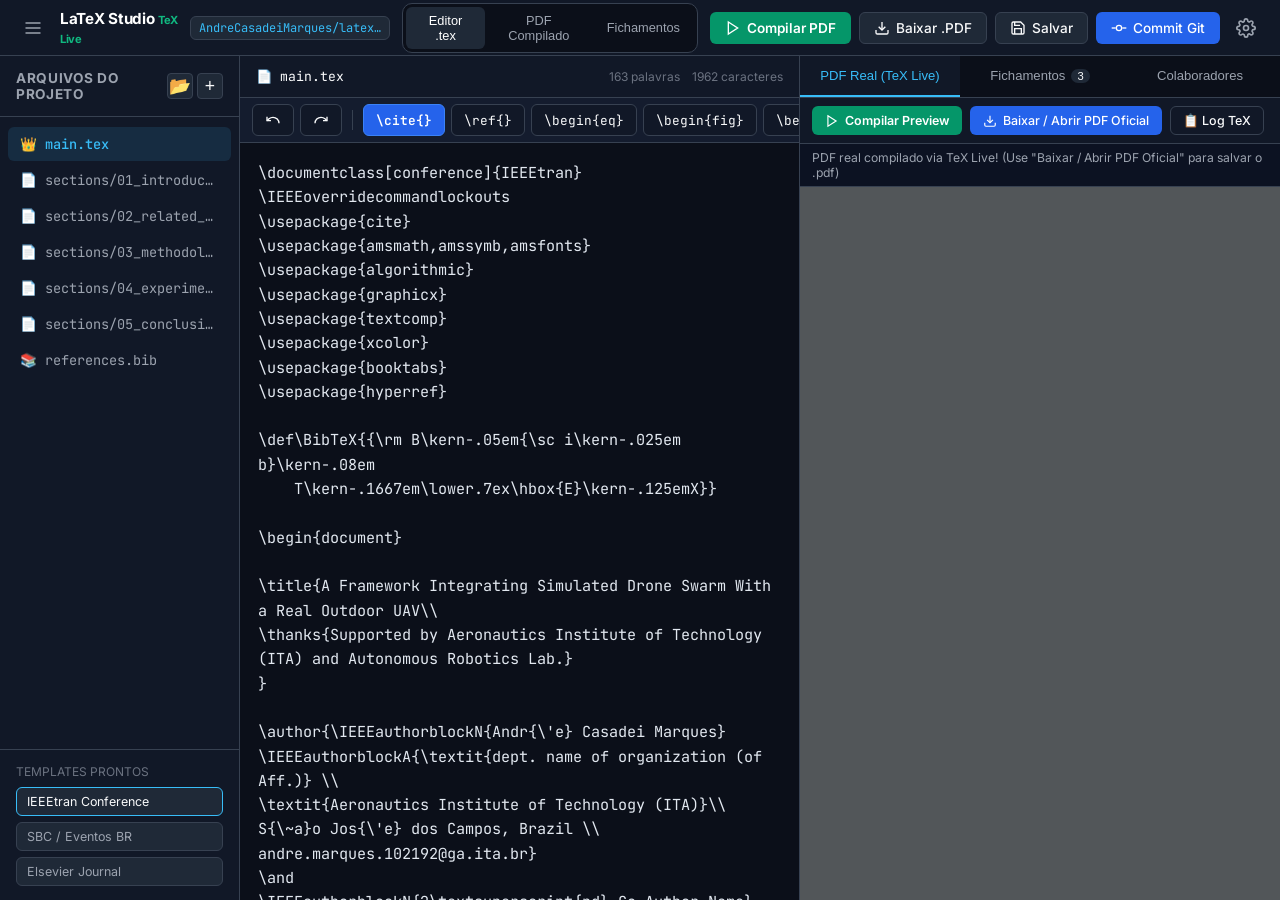
==== commit 31c202cf: "fix(v3): purge Service Worker v1 cache, bundle \input files without slashes, and enable real PDF dow" ====
--- a/web-app/index.html
+++ b/web-app/index.html
@@ -3,7 +3,7 @@
 <head>
   <meta charset="UTF-8">
   <meta name="viewport" content="width=device-width, initial-scale=1.0, maximum-scale=1.0, user-scalable=no, viewport-fit=cover">
-  <title>LaTeX Acadêmico Studio | Tablet & Mobile</title>
+  <title>LaTeX Acadêmico Studio v3 | TeX Live Real</title>
   
   <meta name="description" content="Sistema de escrita acadêmica colaborativa em LaTeX para Tablet, Celular e PC com compilação real em nuvem TeX Live e integração com Obsidian.">
   <meta name="theme-color" content="#0f172a">
@@ -12,12 +12,32 @@
   <link rel="manifest" href="manifest.json">
   <link rel="icon" type="image/svg+xml" href="icon.svg">
   
+  <!-- Force clear old v1 Service Worker cache immediately -->
+  <script>
+    (function() {
+      if ('caches' in window) {
+        caches.keys().then(function(keys) {
+          keys.forEach(function(k) {
+            if (k !== 'latex-academic-v3') {
+              caches.delete(k);
+            }
+          });
+        });
+      }
+      if ('serviceWorker' in navigator) {
+        navigator.serviceWorker.getRegistrations().then(function(regs) {
+          regs.forEach(function(reg) { reg.update(); });
+        });
+      }
+    })();
+  </script>
+
   <!-- Fonts -->
   <link rel="preconnect" href="https://fonts.googleapis.com">
   <link rel="preconnect" href="https://fonts.gstatic.com" crossorigin>
   <link href="https://fonts.googleapis.com/css2?family=Inter:wght@400;500;600;700&family=JetBrains+Mono:wght@400;500;600&display=swap" rel="stylesheet">
   
-  <link rel="stylesheet" href="style.css">
+  <link rel="stylesheet" href="style.css?v=3">
 </head>
 <body>
   <!-- Header Bar -->
@@ -27,29 +47,33 @@
         <svg width="20" height="20" viewBox="0 0 24 24" fill="none" stroke="currentColor" stroke-width="2"><path d="M3 12h18M3 6h18M3 18h18"/></svg>
       </button>
       <div class="brand">
-        <span class="brand-badge">LaTeX Studio</span>
-        <span id="active-repo-name" class="repo-badge">AndreCasadeiMarques/paper-cros2027</span>
+        <span class="brand-badge">LaTeX Studio <small style="color:#10b981;font-size:0.7rem;">TeX Live</small></span>
+        <span id="active-repo-name" class="repo-badge">AndreCasadeiMarques/latex-academic-system</span>
       </div>
     </div>
 
     <!-- Center Mode Switcher (Mobile/Tablet) -->
     <div class="view-switcher" id="view-switcher">
-      <button class="view-btn active" data-view="editor">Editor</button>
-      <button class="view-btn" data-view="preview">PDF Preview (Real)</button>
+      <button class="view-btn active" data-view="editor">Editor .tex</button>
+      <button class="view-btn" data-view="preview">PDF Compilado</button>
       <button class="view-btn" data-view="fichamentos">Fichamentos</button>
     </div>
 
     <!-- Top Action Buttons -->
     <div class="nav-right">
-      <button id="quick-compile-btn-nav" class="btn btn-compile" title="Compilar LaTeX Real no TeX Live">
+      <button id="quick-compile-btn-nav" class="btn btn-compile" title="Compilar LaTeX Real no TeX Live (Ctrl+Enter)">
         <svg width="16" height="16" viewBox="0 0 24 24" fill="none" stroke="currentColor" stroke-width="2"><polygon points="5 3 19 12 5 21 5 3"/></svg>
         <span>Compilar PDF</span>
       </button>
-      <button id="quick-save-btn" class="btn btn-secondary" title="Salvar Rascunho Local">
+      <button id="download-real-pdf-nav" class="btn btn-secondary" title="Gerar e Baixar PDF Oficial (.pdf)">
+        <svg width="16" height="16" viewBox="0 0 24 24" fill="none" stroke="currentColor" stroke-width="2"><path d="M21 15v4a2 2 0 0 1-2 2H5a2 2 0 0 1-2-2v-4"/><polyline points="7 10 12 15 17 10"/><line x1="12" y1="15" x2="12" y2="3"/></svg>
+        <span>Baixar .PDF</span>
+      </button>
+      <button id="quick-save-btn" class="btn btn-secondary" title="Salvar Rascunho Local (Ctrl+S)">
         <svg width="16" height="16" viewBox="0 0 24 24" fill="none" stroke="currentColor" stroke-width="2"><path d="M19 21H5a2 2 0 0 1-2-2V5a2 2 0 0 1 2-2h11l5 5v11a2 2 0 0 1-2 2z"/><polyline points="17 21 17 13 7 13 7 21"/><polyline points="7 3 7 8 15 8"/></svg>
         <span>Salvar</span>
       </button>
-      <button id="commit-modal-btn" class="btn btn-primary" title="Enviar para o GitHub">
+      <button id="commit-modal-btn" class="btn btn-primary" title="Enviar Commit para o GitHub">
         <svg width="16" height="16" viewBox="0 0 24 24" fill="none" stroke="currentColor" stroke-width="2"><circle cx="12" cy="12" r="4"/><line x1="1.05" y1="12" x2="7" y2="12"/><line x1="17.01" y1="12" x2="22.96" y2="12"/></svg>
         <span>Commit Git</span>
       </button>
@@ -64,8 +88,12 @@
     <!-- Sidebar: File Explorer & Modular Sections -->
     <aside class="sidebar" id="sidebar">
       <div class="sidebar-header">
-        <h3>Seções do Artigo</h3>
-        <button id="new-section-btn" class="icon-btn-small" title="Nova Seção">+</button>
+        <h3>Arquivos do Projeto</h3>
+        <div style="display:flex;gap:4px;">
+          <button id="import-file-btn" class="icon-btn-small" title="Importar arquivo .tex ou .bib do PC/Tablet">📂</button>
+          <button id="new-section-btn" class="icon-btn-small" title="Criar Nova Seção .tex">+</button>
+        </div>
+        <input type="file" id="file-upload-input" accept=".tex,.bib,.cls,.sty,.txt" multiple style="display:none;">
       </div>
       <div class="file-tree" id="file-tree">
         <!-- Rendered dynamically via app.js -->
@@ -74,21 +102,21 @@
       <div class="sidebar-templates">
         <span class="sub-heading">Templates Prontos</span>
         <div class="template-chips">
-          <span class="chip active" data-template="ieee">IEEEtran Conf</span>
-          <span class="chip" data-template="sbc">SBC / Eventos</span>
-          <span class="chip" data-template="article">Artigo Padrão</span>
+          <span class="chip active" data-template="ieee">IEEEtran Conference</span>
+          <span class="chip" data-template="sbc">SBC / Eventos BR</span>
+          <span class="chip" data-template="elsarticle">Elsevier Journal</span>
         </div>
       </div>
     </aside>
 
     <!-- Center Pane: Editor Workspace -->
-    <section class="editor-pane" id="editor-pane">
+    <section class="editor-pane view-active" id="editor-pane">
       <!-- Editor Header & Tab -->
       <div class="editor-header">
         <div class="file-info">
           <span class="file-icon">📄</span>
           <span id="current-filename" class="file-name">main.tex</span>
-          <span id="unsaved-tag" class="unsaved-tag hidden">não salvo</span>
+          <span id="unsaved-tag" class="unsaved-tag hidden">modificado</span>
         </div>
         <div class="editor-stats">
           <span id="word-count">0 palavras</span>
@@ -121,7 +149,7 @@
 
       <!-- Code Textarea -->
       <div class="editor-container">
-        <textarea id="latex-code" spellcheck="false" placeholder="Escreva seu código LaTeX aqui..."></textarea>
+        <textarea id="latex-code" spellcheck="false" placeholder="Escreva ou cole seu código LaTeX aqui..."></textarea>
       </div>
     </section>
 
@@ -129,7 +157,7 @@
     <aside class="aux-pane" id="aux-pane">
       <div class="aux-tabs">
         <button class="aux-tab active" data-tab="preview">
-          <span>PDF Oficial (TeX Live)</span>
+          <span>PDF Real (TeX Live)</span>
         </button>
         <button class="aux-tab" data-tab="fichamentos">
           <span>Fichamentos</span>
@@ -143,20 +171,20 @@
         <div class="preview-actions">
           <button id="trigger-compile-btn" class="btn btn-sm btn-compile">
             <svg width="14" height="14" viewBox="0 0 24 24" fill="none" stroke="currentColor" stroke-width="2"><polygon points="5 3 19 12 5 21 5 3"/></svg>
-            Recompilar PDF Real
-          </button>
-          <button id="open-pdf-external-btn" class="btn btn-sm btn-secondary" title="Abrir PDF em nova aba">
-            <svg width="14" height="14" viewBox="0 0 24 24" fill="none" stroke="currentColor" stroke-width="2"><path d="M18 13v6a2 2 0 0 1-2 2H5a2 2 0 0 1-2-2V8a2 2 0 0 1 2-2h6"/><polyline points="15 3 21 3 21 9"/><line x1="10" y1="14" x2="21" y2="3"/></svg>
-            Abrir em Nova Aba
-          </button>
-          <button id="push-drive-review-btn" class="btn btn-sm btn-outline" title="Enviar PDF ao Drive para riscar no Xodo com S-Pen">
-            ✏️ Revisão S-Pen
+            Compilar Preview
+          </button>
+          <button id="download-real-pdf-btn" class="btn btn-sm btn-primary" title="Compilar e abrir/baixar o arquivo .PDF diretamente">
+            <svg width="14" height="14" viewBox="0 0 24 24" fill="none" stroke="currentColor" stroke-width="2"><path d="M21 15v4a2 2 0 0 1-2 2H5a2 2 0 0 1-2-2v-4"/><polyline points="7 10 12 15 17 10"/><line x1="12" y1="15" x2="12" y2="3"/></svg>
+            Baixar / Abrir PDF Oficial
+          </button>
+          <button id="view-log-btn" class="btn btn-sm btn-outline" title="Ver Log completo do pdflatex/bibtex">
+            📋 Log TeX
           </button>
         </div>
 
         <div class="compile-status-bar" id="compile-status-bar">
           <span class="spinner hidden" id="compile-spinner"></span>
-          <span id="compile-status-msg">Clique em 'Compilar PDF' para gerar o documento via TeX Live.</span>
+          <span id="compile-status-msg">Pronto para compilar via TeX Live.</span>
         </div>
 
         <div class="preview-viewport" id="preview-viewport">
@@ -164,10 +192,10 @@
           <iframe id="pdf-preview-frame" name="pdf-preview-frame" class="pdf-iframe" src="about:blank"></iframe>
           <div id="pdf-placeholder" class="pdf-placeholder">
             <div class="placeholder-icon">📑</div>
-            <h3>Motor de Compilação TeX Live</h3>
-            <p>Compilação real com suporte completo a classes IEEEtran, fórmulas matemáticas, tabelas e BibTeX.</p>
+            <h3>Compilador Real TeX Live (pdflatex + bibtex)</h3>
+            <p>Suporte nativo a classes <code>IEEEtran</code>, equações numeradas, duas colunas e referências BibTeX.</p>
             <button id="initial-compile-btn" class="btn btn-primary btn-compile-lg">
-              ▶️ Compilar Documento Agora
+              ▶️ Gerar PDF Agora
             </button>
           </div>
         </div>
@@ -192,7 +220,7 @@
               <div class="author-avatar">AM</div>
               <div class="author-details">
                 <strong>André Casadei Marques</strong>
-                <span class="role">Autor Principal</span>
+                <span class="role">Autor Principal (ITA)</span>
               </div>
             </li>
             <li>
@@ -243,7 +271,7 @@
       </div>
       <div class="modal-body">
         <label for="commit-msg">Mensagem do Commit:</label>
-        <textarea id="commit-msg" rows="3" placeholder="Ex: Adiciona formulação da seção de metodologia"></textarea>
+        <textarea id="commit-msg" rows="3" placeholder="Ex: Atualiza seção de introdução e referências"></textarea>
         
         <div class="commit-summary">
           <span class="summary-label">Arquivo ativo:</span>
@@ -272,12 +300,17 @@
         <div class="form-group">
           <label for="cfg-token">GitHub Personal Access Token (PAT):</label>
           <input type="password" id="cfg-token" placeholder="ghp_xxxxxxxxxxxxxxxxx">
-          <small>Usado apenas localmente para sincronização direta com seu GitHub.</small>
+          <small>Permite salvar commits reais direto na API do seu GitHub.</small>
         </div>
         <div class="form-group">
           <label for="cfg-drive">Pasta de Revisão S-Pen (Google Drive):</label>
           <input type="text" id="cfg-drive" value="G:\Meu Drive\Obsidian_Pesquisa\Biblioteca_Academica\Revisoes_PDF">
         </div>
+        <div class="form-group">
+          <button id="reset-workspace-btn" class="btn btn-outline" style="width:100%;justify-content:center;color:#f87171;border-color:#7f1d1d;">
+            🔄 Restaurar Arquivos Padrão do Template
+          </button>
+        </div>
       </div>
       <div class="modal-footer">
         <button class="btn btn-primary" id="save-settings-btn">Salvar Configurações</button>
@@ -288,6 +321,6 @@
   <!-- Notification Toast -->
   <div id="toast" class="toast hidden"></div>
 
-  <script src="app.js"></script>
+  <script src="app.js?v=3"></script>
 </body>
 </html>
